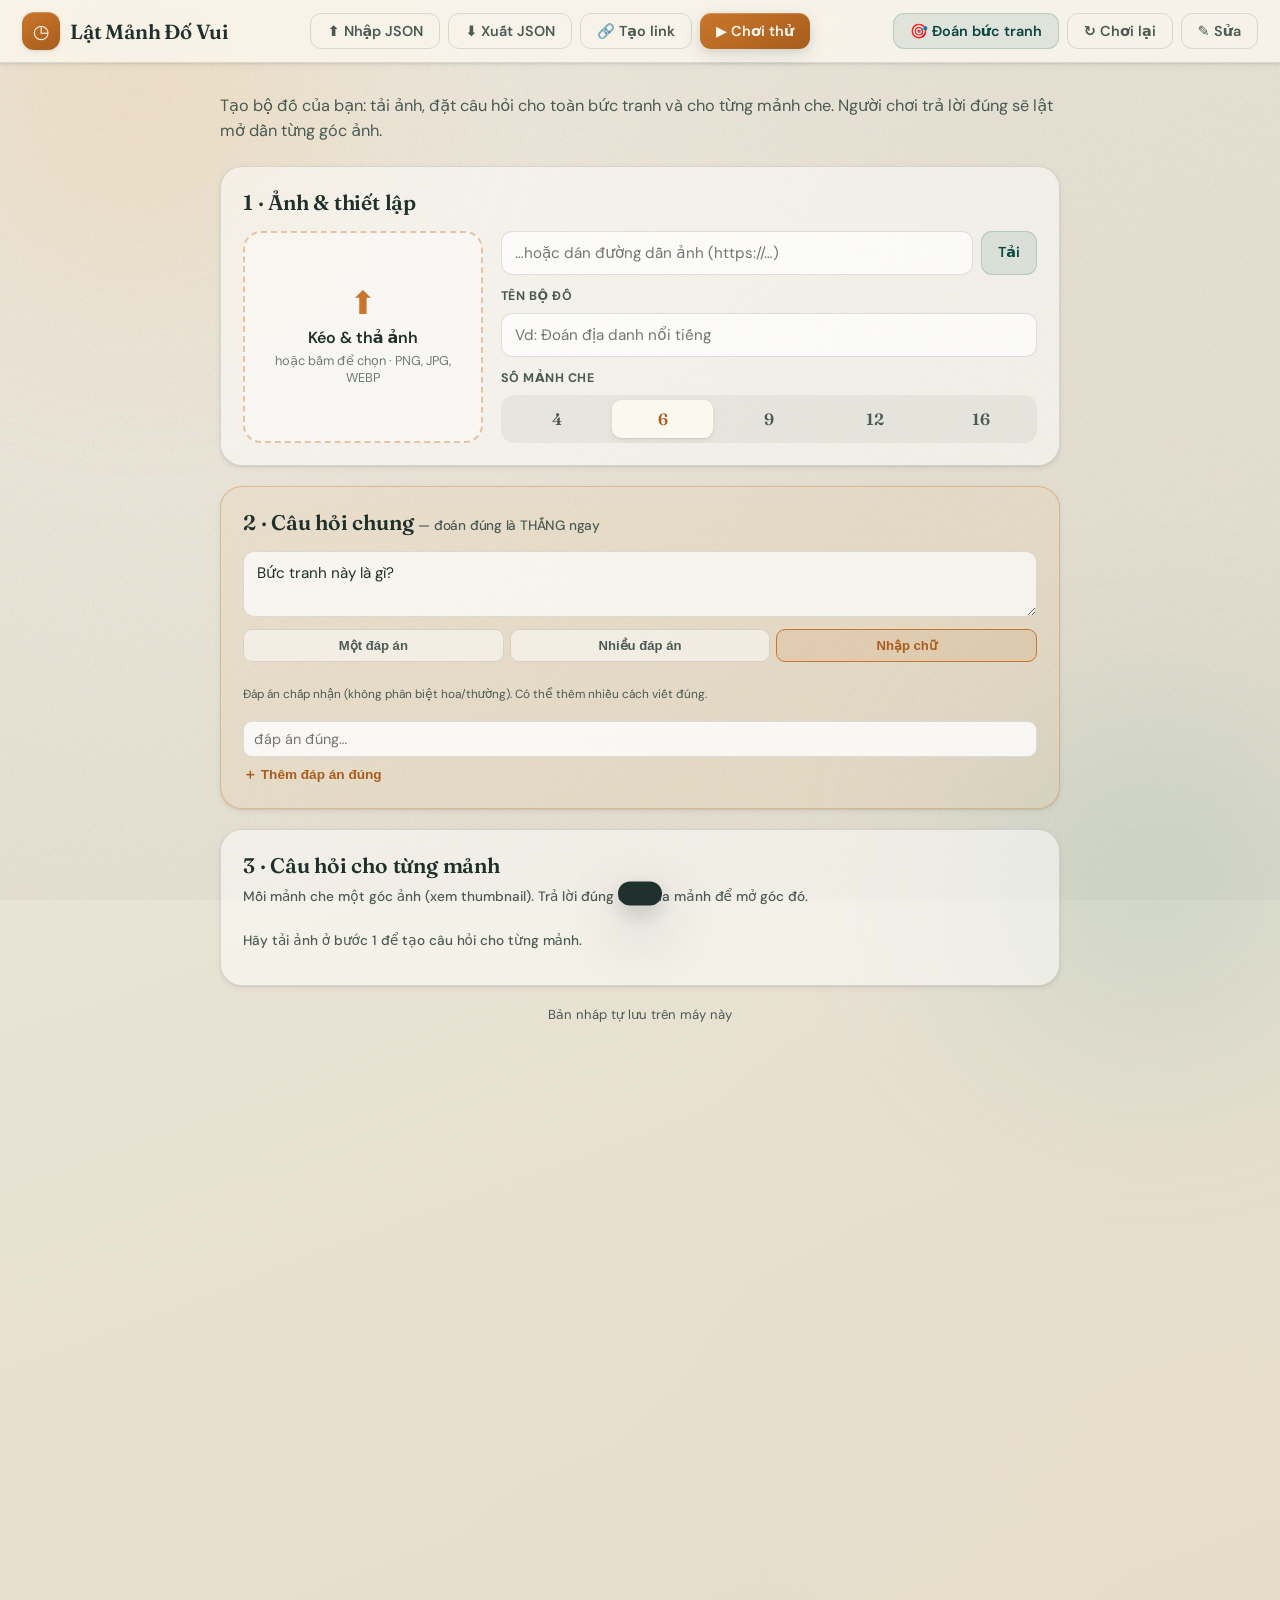
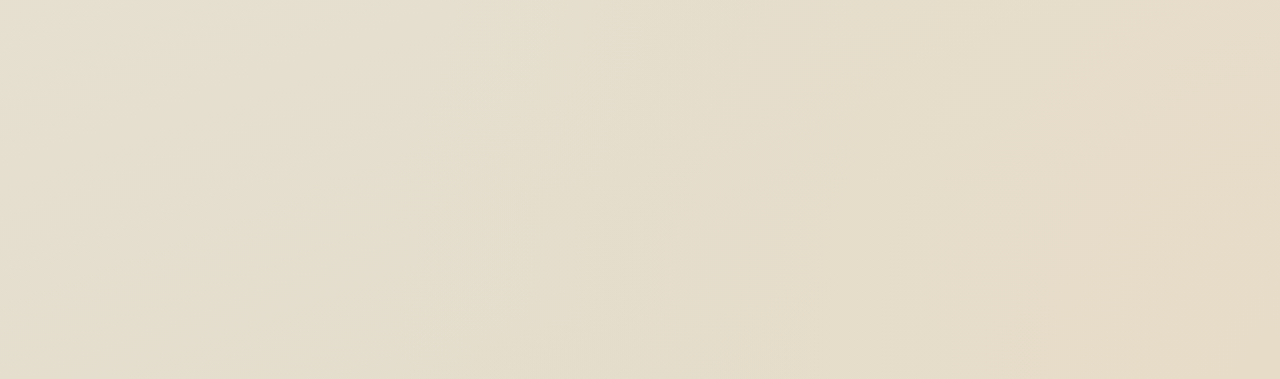
==== reveal/index.html @ 333224b6 "feat: add Reveal Quiz game + arcade hub Restructure into a multi-game arcade: - root index.html: lan" ====
<!DOCTYPE html>
<html lang="vi">
<head>
  <meta charset="UTF-8" />
  <meta name="viewport" content="width=device-width, initial-scale=1.0" />
  <title>Lật Mảnh Đố Vui · Puzzle Atelier</title>
  <meta name="description" content="Tạo bộ đố: ảnh bị che bởi các mảnh, trả lời đúng câu hỏi để lật mở từng góc ảnh. Đoán đúng bức tranh để thắng." />
  <link rel="preconnect" href="https://fonts.googleapis.com" />
  <link rel="preconnect" href="https://fonts.gstatic.com" crossorigin />
  <link href="https://fonts.googleapis.com/css2?family=Fraunces:opsz,wght@9..144,400;9..144,500;9..144,600;9..144,700&family=DM+Sans:wght@400;500;600;700&display=swap" rel="stylesheet" />
  <link rel="stylesheet" href="style.css" />
</head>
<body>
  <div class="bg-grain" aria-hidden="true"></div>
  <div class="bg-blob blob-a" aria-hidden="true"></div>
  <div class="bg-blob blob-b" aria-hidden="true"></div>

  <!-- ============ APP BAR ============ -->
  <header class="appbar">
    <a class="brand" href="../index.html" title="Về trang chủ">
      <span class="brand-mark" aria-hidden="true">◷</span>
      <span class="brand-name" id="appTitle">Lật Mảnh Đố Vui</span>
    </a>
    <div class="appbar-mid" id="playProgress" hidden>
      Đã mở <b id="openedCount">0</b>/<b id="tileTotal">0</b> mảnh
    </div>
    <div class="actions" id="editorActions">
      <button class="btn btn-ghost" id="btnImport" type="button">⬆ Nhập JSON</button>
      <button class="btn btn-ghost" id="btnExport" type="button">⬇ Xuất JSON</button>
      <button class="btn btn-ghost" id="btnLink" type="button">🔗 Tạo link</button>
      <button class="btn btn-primary" id="btnPlay" type="button">▶ Chơi thử</button>
      <input type="file" id="importFile" accept="application/json,.json" hidden />
    </div>
    <div class="actions" id="playActions" hidden>
      <button class="btn btn-soft" id="btnGuess" type="button">🎯 Đoán bức tranh</button>
      <button class="btn btn-ghost" id="btnReplay" type="button">↻ Chơi lại</button>
      <button class="btn btn-ghost" id="btnEdit" type="button">✎ Sửa</button>
    </div>
  </header>

  <!-- ============ EDITOR ============ -->
  <main class="wrap" id="editorView">
    <p class="lead">Tạo bộ đố của bạn: tải ảnh, đặt câu hỏi cho toàn bức tranh và cho từng mảnh che. Người chơi trả lời đúng sẽ lật mở dần từng góc ảnh.</p>

    <section class="card">
      <h2 class="card-title">1 · Ảnh &amp; thiết lập</h2>
      <div class="setup-grid">
        <label class="dropzone" id="dropzone" for="fileInput">
          <img id="previewImg" class="preview-img" alt="" hidden />
          <div class="dropzone-empty" id="dropzoneEmpty">
            <div class="dz-glyph" aria-hidden="true">⬆</div>
            <p class="dz-title">Kéo &amp; thả ảnh</p>
            <p class="dz-sub">hoặc bấm để chọn · PNG, JPG, WEBP</p>
          </div>
          <input type="file" id="fileInput" accept="image/*" hidden />
        </label>
        <div class="setup-fields">
          <div class="url-row">
            <input type="text" id="urlInput" class="text-input" placeholder="…hoặc dán đường dẫn ảnh (https://…)" />
            <button class="btn btn-soft" id="btnLoadUrl" type="button">Tải</button>
          </div>
          <label class="field-label" for="titleInput">Tên bộ đố</label>
          <input type="text" id="titleInput" class="text-input" placeholder="Vd: Đoán địa danh nổi tiếng" maxlength="60" />
          <span class="field-label">Số mảnh che</span>
          <div class="seg" id="countSeg" role="radiogroup" aria-label="Số mảnh">
            <button class="seg-btn" data-count="4" type="button">4</button>
            <button class="seg-btn is-active" data-count="6" type="button">6</button>
            <button class="seg-btn" data-count="9" type="button">9</button>
            <button class="seg-btn" data-count="12" type="button">12</button>
            <button class="seg-btn" data-count="16" type="button">16</button>
          </div>
        </div>
      </div>
    </section>

    <section class="card card-accent">
      <h2 class="card-title">2 · Câu hỏi chung <span class="card-note">— đoán đúng là THẮNG ngay</span></h2>
      <div id="overallEditor"></div>
    </section>

    <section class="card">
      <h2 class="card-title">3 · Câu hỏi cho từng mảnh</h2>
      <p class="card-note" style="margin-top:-6px">Mỗi mảnh che một góc ảnh (xem thumbnail). Trả lời đúng câu của mảnh để mở góc đó.</p>
      <div id="tileEditors" class="tile-editors"></div>
    </section>

    <div class="save-status" id="saveStatus">Bản nháp tự lưu trên máy này</div>
  </main>

  <!-- ============ PLAY ============ -->
  <main class="play" id="playView" hidden>
    <div class="play-stage" id="playStage">
      <img id="playImg" class="play-img" alt="" />
      <div class="tile-layer" id="tileLayer"></div>
    </div>
  </main>

  <!-- ============ QUESTION MODAL ============ -->
  <div class="overlay" id="qOverlay" hidden>
    <div class="modal" role="dialog" aria-modal="true">
      <div class="q-head">
        <span class="q-tag" id="qTag">Mảnh #1</span>
        <button class="modal-close" id="qClose" type="button" aria-label="Đóng">✕</button>
      </div>
      <h3 class="q-prompt" id="qPrompt">Câu hỏi…</h3>
      <div class="q-answers" id="qAnswers"></div>
      <p class="q-feedback" id="qFeedback"></p>
      <div class="q-foot">
        <button class="btn btn-primary" id="qSubmit" type="button">Trả lời</button>
      </div>
    </div>
  </div>

  <!-- ============ WIN MODAL ============ -->
  <div class="overlay" id="winOverlay" hidden>
    <div class="modal modal-win" role="dialog" aria-modal="true">
      <div class="confetti" id="confetti" aria-hidden="true"></div>
      <div class="win-medal" aria-hidden="true">🎉</div>
      <h2 class="win-title" id="winTitle">Chính xác!</h2>
      <p class="win-sub" id="winSub">Bạn đã đoán đúng bức tranh.</p>
      <img id="winImage" class="win-image" alt="" />
      <div class="win-actions">
        <button class="btn btn-soft" id="btnWinReplay" type="button">Chơi lại</button>
        <button class="btn btn-primary" id="btnWinEdit" type="button">Sửa bộ đố</button>
      </div>
    </div>
  </div>

  <div class="toast" id="toast" role="status" aria-live="polite"></div>

  <script src="game.js"></script>
</body>
</html>
---- reveal/style.css ----
/* ============================================================
   Lật Mảnh Đố Vui · Puzzle Atelier
   Warm cream/sage · AMBER primary + teal accent · Fraunces / DM Sans
   ============================================================ */
:root {
  --paper:#ece7da; --paper-2:#e3dccb;
  --ink:#20312d; --ink-soft:#4a5b54;
  --teal:#0f5e54; --teal-deep:#0a463f;
  --amber:#c9762b; --amber-deep:#a85d1c; --amber-soft:#e9b878;
  --cream:#fbf8f0;
  --good:#1f8a5b; --bad:#c0432d;
  --line:rgba(32,49,45,.14);
  --shadow-sm:0 1px 2px rgba(32,49,45,.10),0 2px 6px rgba(32,49,45,.06);
  --shadow-md:0 6px 18px rgba(32,49,45,.12),0 2px 6px rgba(32,49,45,.08);
  --shadow-lg:0 24px 60px rgba(20,40,36,.28),0 8px 20px rgba(20,40,36,.16);
  --radius:18px;
  --font-display:"Fraunces",Georgia,serif;
  --font-body:"DM Sans",system-ui,sans-serif;
}
*{box-sizing:border-box;}
html,body{margin:0;min-height:100%;}
body{
  font-family:var(--font-body); color:var(--ink); min-height:100vh;
  background:
    radial-gradient(120% 90% at 12% 0%,#f3eee2 0%,transparent 55%),
    radial-gradient(140% 120% at 100% 100%,#e7dcc8 0%,transparent 50%),
    linear-gradient(160deg,var(--paper) 0%,var(--paper-2) 100%);
  -webkit-font-smoothing:antialiased; position:relative;
}
.bg-grain{position:fixed;inset:0;z-index:0;pointer-events:none;opacity:.5;mix-blend-mode:multiply;
  background-image:url("data:image/svg+xml;utf8,<svg xmlns='http://www.w3.org/2000/svg' width='160' height='160'><filter id='n'><feTurbulence type='fractalNoise' baseFrequency='0.85' numOctaves='2' stitchTiles='stitch'/></filter><rect width='100%25' height='100%25' filter='url(%23n)' opacity='0.4'/></svg>");}
.bg-blob{position:fixed;z-index:0;pointer-events:none;border-radius:50%;filter:blur(90px);opacity:.32;}
.blob-a{width:46vmax;height:46vmax;top:-16vmax;left:-12vmax;background:radial-gradient(circle,var(--amber-soft),transparent 70%);}
.blob-b{width:40vmax;height:40vmax;bottom:-18vmax;right:-10vmax;background:radial-gradient(circle,#79b3a6,transparent 70%);}

/* ---------- APP BAR ---------- */
.appbar{position:sticky;top:0;z-index:20;display:flex;align-items:center;gap:16px;
  padding:12px 22px;background:rgba(251,248,240,.78);backdrop-filter:blur(14px) saturate(1.2);
  -webkit-backdrop-filter:blur(14px) saturate(1.2);border-bottom:1px solid var(--line);box-shadow:var(--shadow-sm);}
.brand{display:flex;align-items:center;gap:10px;text-decoration:none;color:inherit;}
.brand-mark{display:grid;place-items:center;width:38px;height:38px;border-radius:12px;color:var(--cream);
  font-size:1.2rem;background:linear-gradient(150deg,var(--amber),var(--amber-deep));
  box-shadow:var(--shadow-sm),inset 0 1px 0 rgba(255,255,255,.25);}
.brand-name{font-family:var(--font-display);font-weight:600;font-size:1.28rem;letter-spacing:-.01em;}
.appbar-mid{margin:0 auto;font-size:.95rem;color:var(--ink-soft);}
.appbar-mid b{color:var(--amber-deep);font-family:var(--font-display);}
.actions{display:flex;gap:8px;margin-left:auto;flex-wrap:wrap;}

/* ---------- BUTTONS ---------- */
.btn{font-family:var(--font-body);font-weight:600;font-size:.9rem;border:none;cursor:pointer;border-radius:11px;
  padding:10px 16px;transition:transform .15s,box-shadow .2s,background .2s;display:inline-flex;align-items:center;gap:7px;line-height:1;}
.btn:active{transform:translateY(1px) scale(.99);}
.btn-primary{color:var(--cream);background:linear-gradient(150deg,var(--amber),var(--amber-deep));
  box-shadow:var(--shadow-md),inset 0 1px 0 rgba(255,255,255,.22);}
.btn-primary:hover:not(:disabled){box-shadow:var(--shadow-lg);transform:translateY(-1px);}
.btn-primary:disabled{opacity:.45;cursor:not-allowed;filter:saturate(.5);}
.btn-soft{color:var(--teal-deep);background:rgba(15,94,84,.10);border:1px solid rgba(15,94,84,.18);}
.btn-soft:hover{background:rgba(15,94,84,.18);}
.btn-ghost{color:var(--ink-soft);background:transparent;border:1px solid var(--line);}
.btn-ghost:hover{background:rgba(255,255,255,.55);color:var(--ink);}
.btn-mini{padding:6px 10px;font-size:.8rem;border-radius:9px;}

/* ---------- EDITOR ---------- */
.wrap{position:relative;z-index:5;max-width:880px;margin:0 auto;padding:26px 20px 120px;}
.lead{color:var(--ink-soft);font-size:1.02rem;line-height:1.55;margin:4px 0 22px;}
.card{background:rgba(255,255,255,.5);border:1px solid var(--line);border-radius:22px;
  padding:22px;margin-bottom:20px;box-shadow:var(--shadow-sm);}
.card-accent{border-color:rgba(201,118,43,.35);background:rgba(233,184,120,.12);}
.card-title{font-family:var(--font-display);font-weight:600;font-size:1.32rem;margin:0 0 16px;letter-spacing:-.01em;}
.card-note{font-size:.85rem;color:var(--ink-soft);font-family:var(--font-body);font-weight:500;}

.setup-grid{display:grid;grid-template-columns:240px 1fr;gap:18px;}
.setup-fields{display:flex;flex-direction:column;gap:9px;}
.dropzone{position:relative;display:grid;place-items:center;min-height:180px;border-radius:var(--radius);
  border:2px dashed rgba(201,118,43,.4);background:rgba(255,255,255,.4);cursor:pointer;overflow:hidden;transition:.2s;}
.dropzone:hover{border-color:var(--amber);background:rgba(255,255,255,.6);}
.dropzone.drag-over{border-color:var(--amber-deep);background:rgba(201,118,43,.1);}
.dropzone-empty{text-align:center;color:var(--ink-soft);padding:14px;}
.dz-glyph{font-size:2rem;color:var(--amber);line-height:1;}
.dz-title{font-weight:600;margin:8px 0 4px;color:var(--ink);}
.dz-sub{font-size:.8rem;margin:0;opacity:.8;}
.preview-img{width:100%;height:100%;max-height:240px;object-fit:contain;}

.field-label{font-size:.78rem;font-weight:700;letter-spacing:.04em;text-transform:uppercase;color:var(--ink-soft);margin-top:4px;}
.text-input,textarea.text-input{flex:1;font-family:var(--font-body);font-size:.95rem;color:var(--ink);
  padding:11px 13px;border-radius:11px;border:1px solid var(--line);background:rgba(255,255,255,.7);transition:.2s;min-width:0;width:100%;}
.text-input:focus{outline:none;border-color:var(--amber);box-shadow:0 0 0 3px rgba(201,118,43,.16);}
textarea.text-input{resize:vertical;min-height:52px;line-height:1.4;}
.url-row{display:flex;gap:8px;}

.seg{display:grid;grid-template-columns:repeat(5,1fr);gap:5px;padding:5px;background:rgba(32,49,45,.06);border-radius:13px;}
.seg-btn{font-family:var(--font-display);font-weight:600;font-size:1.02rem;padding:9px 0;border:none;border-radius:9px;
  cursor:pointer;background:transparent;color:var(--ink-soft);transition:.18s;}
.seg-btn:hover{color:var(--ink);}
.seg-btn.is-active{background:var(--cream);color:var(--amber-deep);box-shadow:var(--shadow-sm);}

/* ---------- QUESTION EDITOR ---------- */
.qcard{display:flex;flex-direction:column;gap:12px;}
.tile-editors{display:grid;grid-template-columns:repeat(auto-fill,minmax(280px,1fr));gap:14px;}
.tile-edit{background:rgba(255,255,255,.6);border:1px solid var(--line);border-radius:16px;padding:14px;display:flex;flex-direction:column;gap:10px;}
.tile-edit-head{display:flex;align-items:center;gap:10px;}
.tile-thumb{width:46px;height:46px;border-radius:10px;background-color:#ddd6c6;background-size:cover;background-repeat:no-repeat;
  box-shadow:var(--shadow-sm);flex:none;border:1px solid var(--line);}
.tile-edit-num{font-family:var(--font-display);font-weight:600;font-size:1.05rem;}
.tile-edit-sub{font-size:.74rem;color:var(--ink-soft);}

.type-row{display:flex;gap:6px;}
.type-btn{flex:1;font-size:.82rem;font-weight:600;padding:8px 4px;border-radius:9px;cursor:pointer;
  border:1px solid var(--line);background:rgba(255,255,255,.5);color:var(--ink-soft);transition:.15s;}
.type-btn.is-active{border-color:var(--amber);background:rgba(201,118,43,.12);color:var(--amber-deep);}

.answers{display:flex;flex-direction:column;gap:7px;}
.ans-row{display:flex;align-items:center;gap:8px;}
.ans-row input[type="text"]{flex:1;font-family:var(--font-body);font-size:.9rem;padding:8px 10px;border-radius:9px;
  border:1px solid var(--line);background:rgba(255,255,255,.8);min-width:0;}
.ans-row input[type="text"]:focus{outline:none;border-color:var(--amber);}
.ans-mark{flex:none;width:22px;height:22px;cursor:pointer;accent-color:var(--good);}
.ans-del{flex:none;border:none;background:rgba(192,67,45,.1);color:var(--bad);width:28px;height:28px;border-radius:8px;cursor:pointer;font-size:.9rem;}
.ans-del:hover{background:rgba(192,67,45,.2);}
.ans-hint{font-size:.74rem;color:var(--ink-soft);}
.add-link{align-self:flex-start;background:none;border:none;color:var(--amber-deep);font-weight:600;font-size:.85rem;cursor:pointer;padding:2px 0;}
.add-link:hover{text-decoration:underline;}

.save-status{text-align:center;font-size:.82rem;color:var(--ink-soft);margin-top:8px;}

/* ---------- PLAY ---------- */
.play{position:relative;z-index:5;min-height:calc(100vh - 64px);display:grid;place-items:center;padding:24px;}
.play-stage{position:relative;max-width:min(880px,94vw);width:100%;border-radius:18px;overflow:hidden;
  box-shadow:var(--shadow-lg);background:#cfc9ba;}
.play-img{display:block;width:100%;height:auto;}
.tile-layer{position:absolute;inset:0;display:grid;gap:0;}
.tile{position:relative;border:none;cursor:pointer;padding:0;overflow:hidden;
  background:linear-gradient(150deg,#2a8a7c,var(--teal-deep));
  box-shadow:inset 0 0 0 1px rgba(255,255,255,.12),inset 0 0 30px rgba(0,0,0,.25);
  display:grid;place-items:center;transition:opacity .55s ease,transform .55s ease;}
.tile::after{content:"";position:absolute;inset:0;opacity:.18;mix-blend-mode:overlay;
  background-image:url("data:image/svg+xml;utf8,<svg xmlns='http://www.w3.org/2000/svg' width='80' height='80'><filter id='n'><feTurbulence type='fractalNoise' baseFrequency='0.9' numOctaves='2'/></filter><rect width='100%25' height='100%25' filter='url(%23n)'/></svg>");}
.tile-num{font-family:var(--font-display);font-weight:600;font-size:clamp(1.1rem,3.2vw,1.9rem);color:rgba(255,255,255,.92);
  text-shadow:0 2px 6px rgba(0,0,0,.35);position:relative;z-index:1;}
.tile:hover:not(.open){filter:brightness(1.1);box-shadow:inset 0 0 0 2px var(--amber-soft),inset 0 0 30px rgba(0,0,0,.2);}
.tile.shake{animation:shake .4s;}
.tile.open{opacity:0;transform:scale(1.04) rotateX(8deg);pointer-events:none;}
@keyframes shake{10%,90%{transform:translateX(-2px);}20%,80%{transform:translateX(4px);}30%,50%,70%{transform:translateX(-7px);}40%,60%{transform:translateX(7px);}}

/* ---------- OVERLAY / MODAL ---------- */
.overlay{position:fixed;inset:0;z-index:50;display:grid;place-items:center;padding:24px;
  background:radial-gradient(circle at 50% 30%,rgba(20,40,36,.42),rgba(20,40,36,.6));
  backdrop-filter:blur(8px);-webkit-backdrop-filter:blur(8px);animation:fade-in .3s ease both;}
.overlay[hidden]{display:none;}
@keyframes fade-in{from{opacity:0;}}
.modal{width:min(480px,100%);max-height:calc(100vh - 48px);overflow-y:auto;
  background:linear-gradient(180deg,var(--cream),#f5f1e6);border-radius:24px;border:1px solid rgba(255,255,255,.6);
  box-shadow:var(--shadow-lg);padding:24px 26px;position:relative;animation:pop-in .4s cubic-bezier(.2,.9,.25,1.1) both;}
@keyframes pop-in{from{transform:translateY(20px) scale(.96);opacity:0;}}
.q-head{display:flex;align-items:center;justify-content:space-between;margin-bottom:10px;}
.q-tag{font-size:.74rem;font-weight:700;letter-spacing:.08em;text-transform:uppercase;color:var(--cream);
  background:var(--amber);padding:5px 11px;border-radius:999px;}
.q-tag.overall{background:var(--teal);}
.modal-close{border:none;background:rgba(32,49,45,.06);color:var(--ink-soft);width:32px;height:32px;border-radius:50%;cursor:pointer;}
.modal-close:hover{background:rgba(32,49,45,.12);}
.q-prompt{font-family:var(--font-display);font-weight:600;font-size:1.35rem;margin:0 0 16px;line-height:1.35;color:var(--ink);}
.q-answers{display:flex;flex-direction:column;gap:9px;margin-bottom:6px;}
.opt{display:flex;align-items:center;gap:11px;padding:12px 14px;border-radius:12px;cursor:pointer;
  border:1.5px solid var(--line);background:rgba(255,255,255,.6);transition:.15s;font-size:.98rem;}
.opt:hover{border-color:var(--amber);}
.opt input{accent-color:var(--amber-deep);width:18px;height:18px;flex:none;}
.opt.sel{border-color:var(--amber);background:rgba(201,118,43,.1);}
.q-feedback{min-height:20px;margin:8px 0 0;font-weight:600;font-size:.92rem;}
.q-feedback.good{color:var(--good);}
.q-feedback.bad{color:var(--bad);}
.q-foot{display:flex;justify-content:flex-end;margin-top:16px;}

/* ---------- WIN ---------- */
.modal-win{width:min(440px,100%);text-align:center;padding:32px 28px;}
.win-medal{font-size:3.2rem;animation:bob 2.4s ease-in-out infinite;}
@keyframes bob{50%{transform:translateY(-8px) rotate(-4deg);}}
.win-title{font-family:var(--font-display);font-size:2rem;font-weight:700;margin:4px 0 6px;color:var(--amber-deep);}
.win-sub{margin:0 0 16px;color:var(--ink-soft);}
.win-image{width:100%;border-radius:14px;box-shadow:var(--shadow-md);margin-bottom:18px;max-height:260px;object-fit:contain;}
.win-actions{display:flex;gap:10px;justify-content:center;}
.confetti{position:absolute;inset:0;overflow:hidden;pointer-events:none;border-radius:24px;}

/* ---------- TOAST ---------- */
.toast{position:fixed;left:50%;bottom:28px;transform:translate(-50%,140%);z-index:80;padding:12px 22px;border-radius:999px;
  background:var(--ink);color:var(--cream);font-weight:600;font-size:.9rem;box-shadow:var(--shadow-lg);
  transition:transform .4s cubic-bezier(.2,.9,.2,1.1);max-width:86vw;text-align:center;}
.toast.show{transform:translate(-50%,0);}
.toast.bad{background:var(--bad);}

@media (max-width:680px){
  .setup-grid{grid-template-columns:1fr;}
  .appbar{flex-wrap:wrap;}
  .actions{width:100%;}
  .card-title{font-size:1.15rem;}
}
@media (prefers-reduced-motion:reduce){*{animation-duration:.01ms!important;transition-duration:.01ms!important;}}
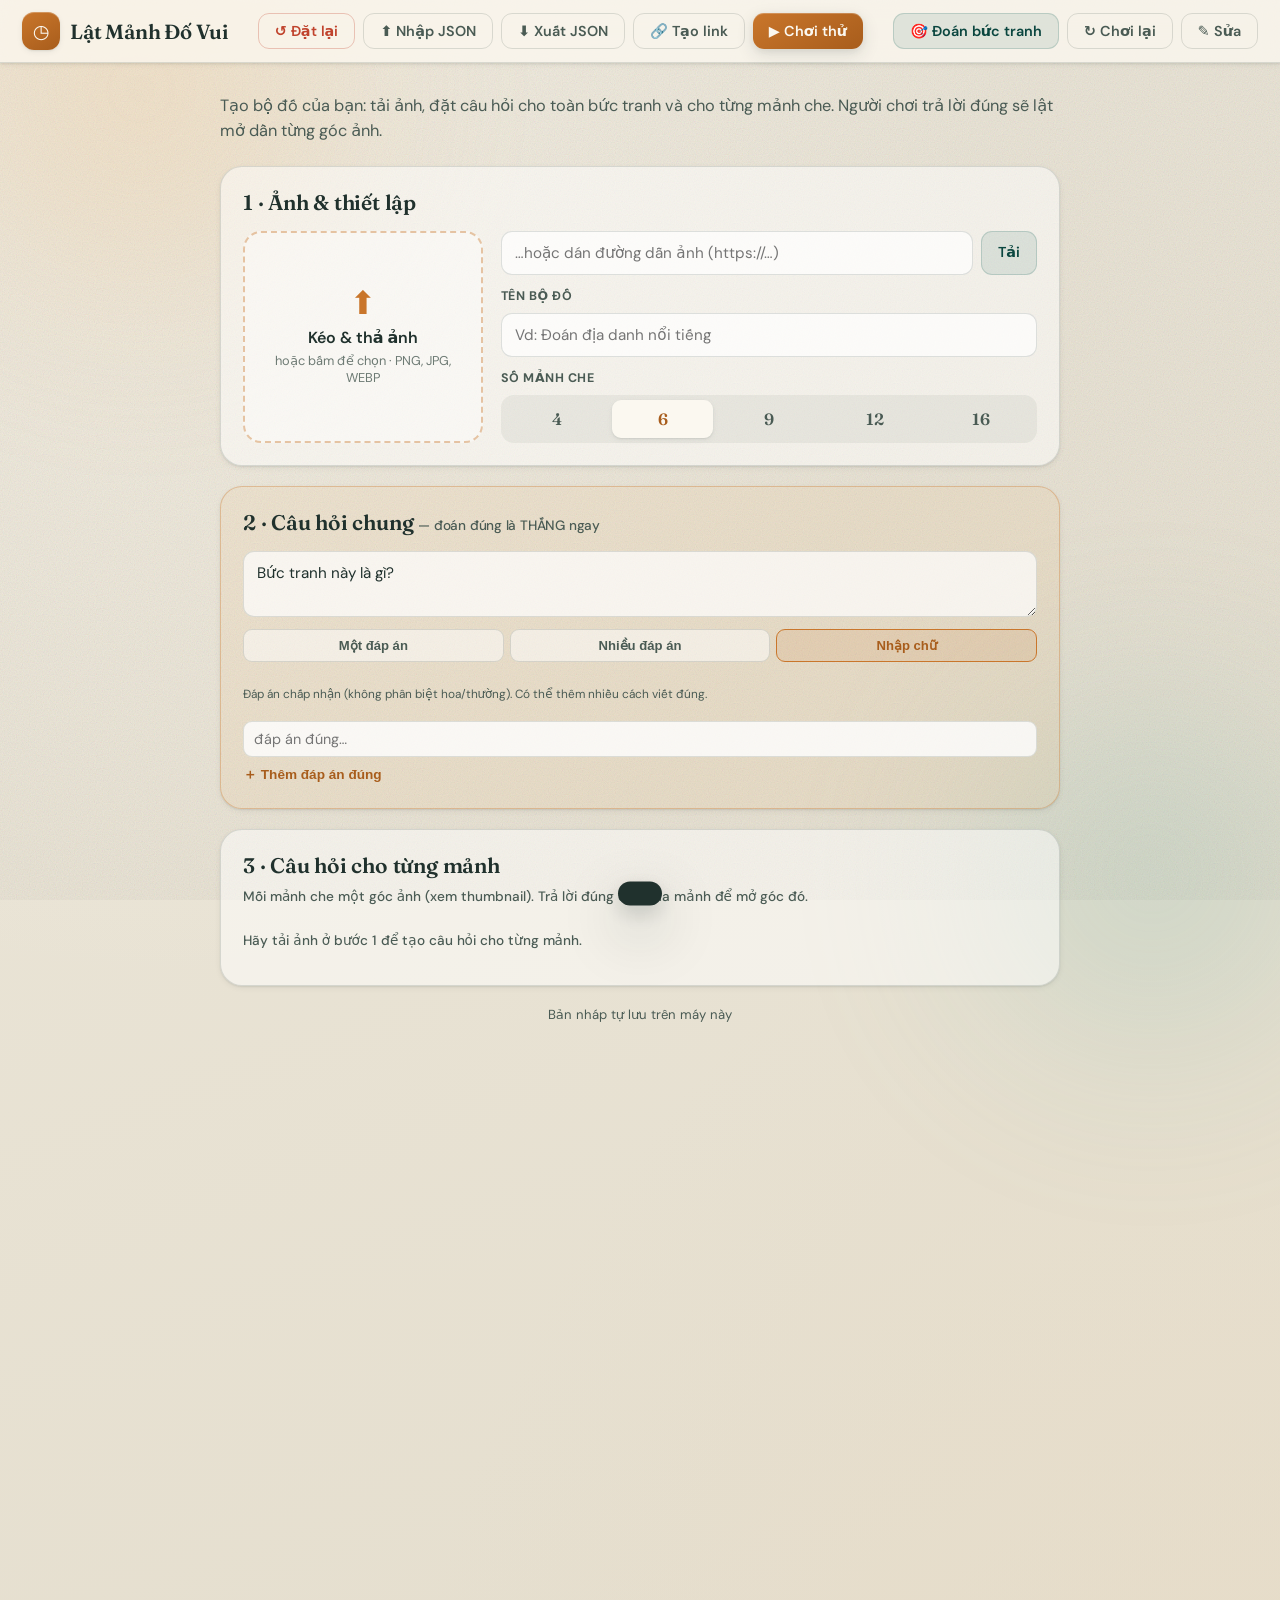
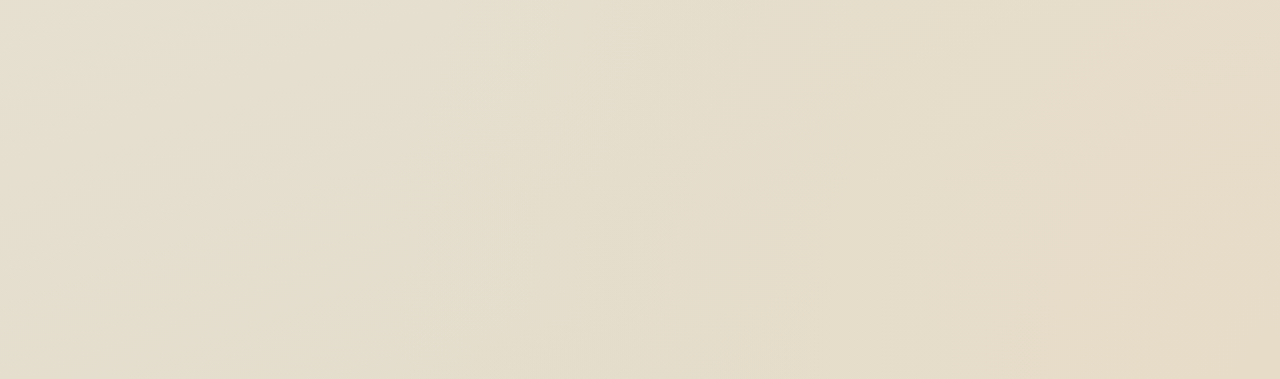
==== commit 060e2d96: "feat(reveal): add Reset button to clear setup Adds a "Đặt lại" button in the editor toolbar that wip" ====
--- a/reveal/index.html
+++ b/reveal/index.html
@@ -25,6 +25,7 @@
       Đã mở <b id="openedCount">0</b>/<b id="tileTotal">0</b> mảnh
     </div>
     <div class="actions" id="editorActions">
+      <button class="btn btn-ghost btn-danger" id="btnReset" type="button">↺ Đặt lại</button>
       <button class="btn btn-ghost" id="btnImport" type="button">⬆ Nhập JSON</button>
       <button class="btn btn-ghost" id="btnExport" type="button">⬇ Xuất JSON</button>
       <button class="btn btn-ghost" id="btnLink" type="button">🔗 Tạo link</button>
--- a/reveal/style.css
+++ b/reveal/style.css
@@ -59,6 +59,8 @@
 .btn-ghost{color:var(--ink-soft);background:transparent;border:1px solid var(--line);}
 .btn-ghost:hover{background:rgba(255,255,255,.55);color:var(--ink);}
 .btn-mini{padding:6px 10px;font-size:.8rem;border-radius:9px;}
+.btn-danger{color:var(--bad);border-color:rgba(192,67,45,.28);}
+.btn-danger:hover{background:rgba(192,67,45,.1);color:var(--bad);}
 
 /* ---------- EDITOR ---------- */
 .wrap{position:relative;z-index:5;max-width:880px;margin:0 auto;padding:26px 20px 120px;}
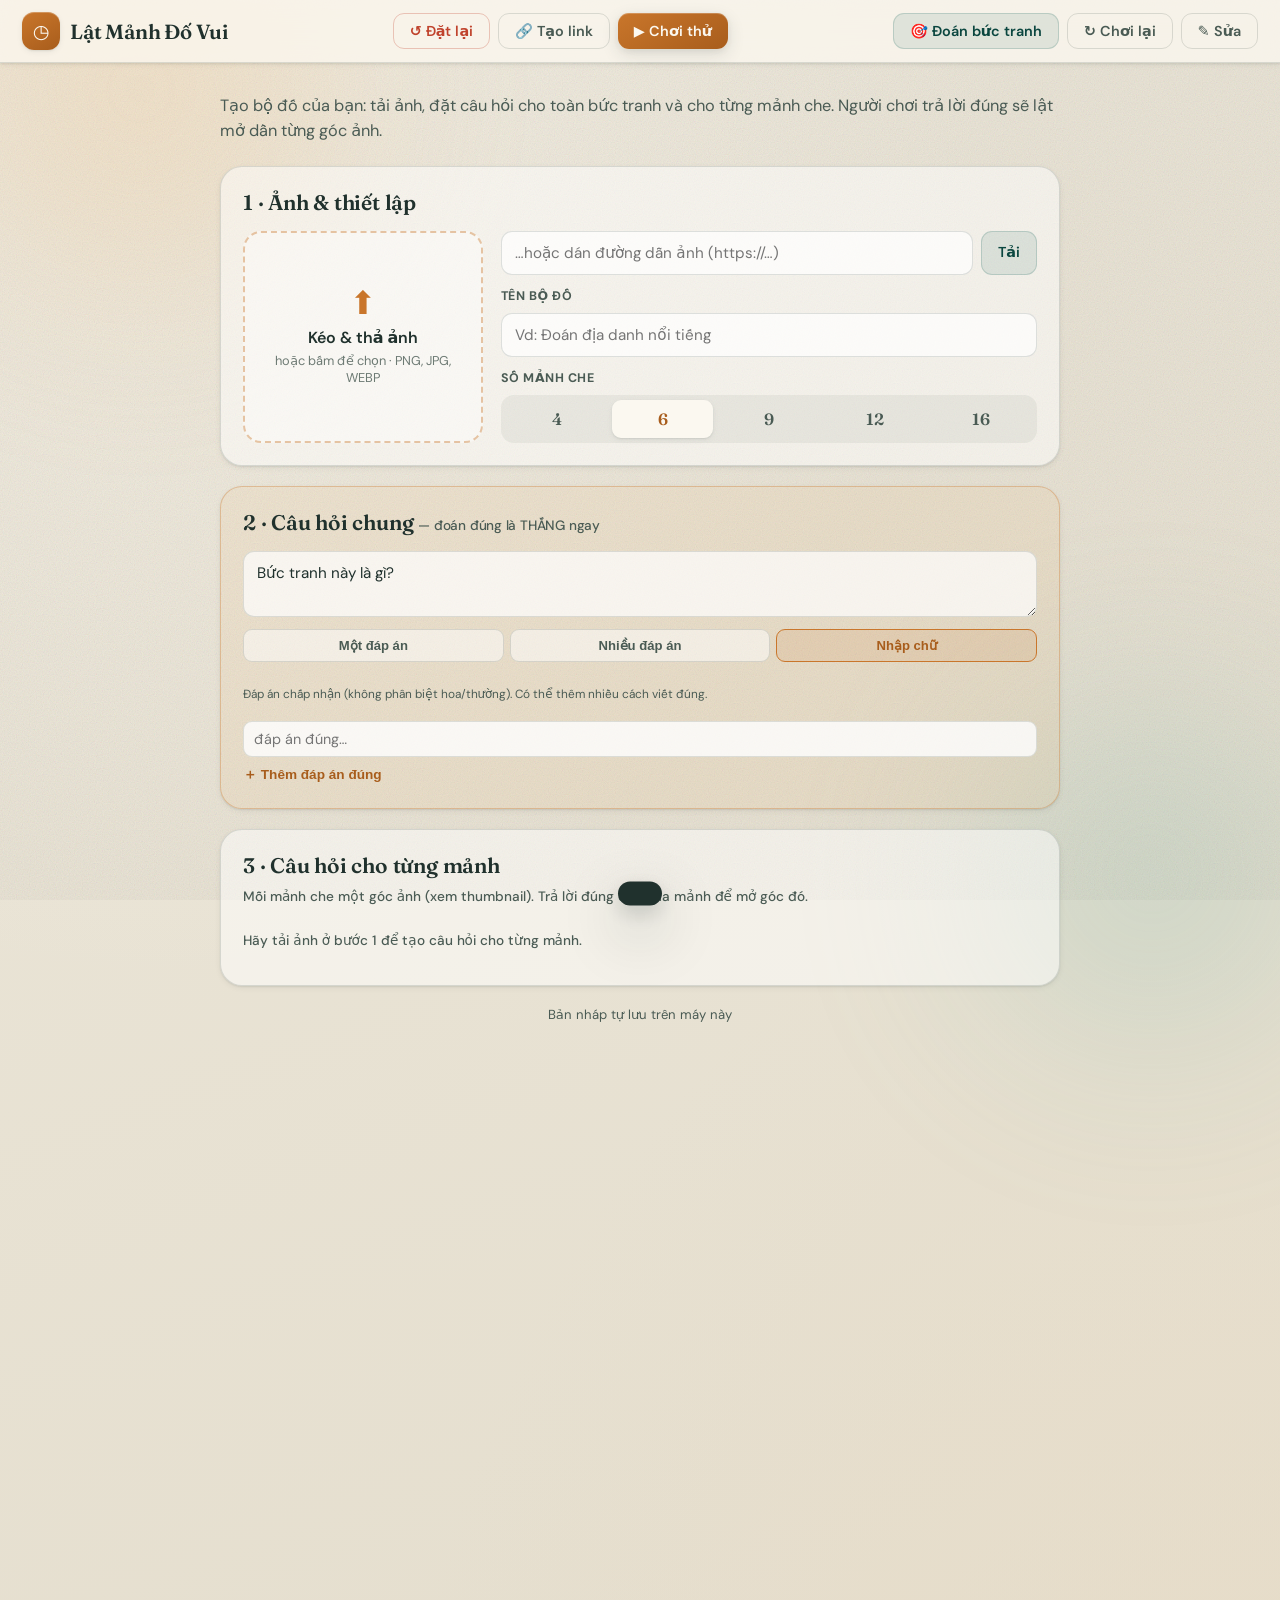
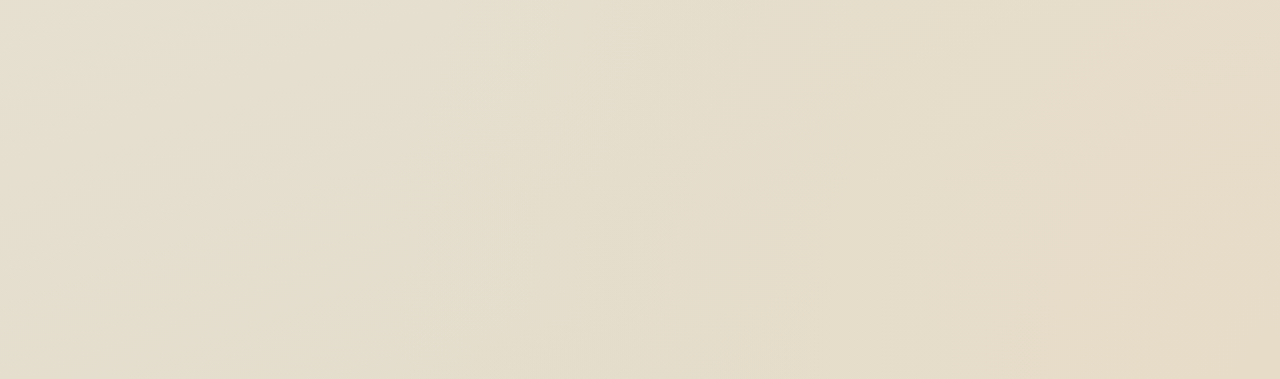
==== commit 27bb5a7a: "refactor(reveal): remove JSON import/export Drop the Import/Export JSON buttons, hidden file input a" ====
--- a/reveal/index.html
+++ b/reveal/index.html
@@ -26,11 +26,8 @@
     </div>
     <div class="actions" id="editorActions">
       <button class="btn btn-ghost btn-danger" id="btnReset" type="button">↺ Đặt lại</button>
-      <button class="btn btn-ghost" id="btnImport" type="button">⬆ Nhập JSON</button>
-      <button class="btn btn-ghost" id="btnExport" type="button">⬇ Xuất JSON</button>
       <button class="btn btn-ghost" id="btnLink" type="button">🔗 Tạo link</button>
       <button class="btn btn-primary" id="btnPlay" type="button">▶ Chơi thử</button>
-      <input type="file" id="importFile" accept="application/json,.json" hidden />
     </div>
     <div class="actions" id="playActions" hidden>
       <button class="btn btn-soft" id="btnGuess" type="button">🎯 Đoán bức tranh</button>
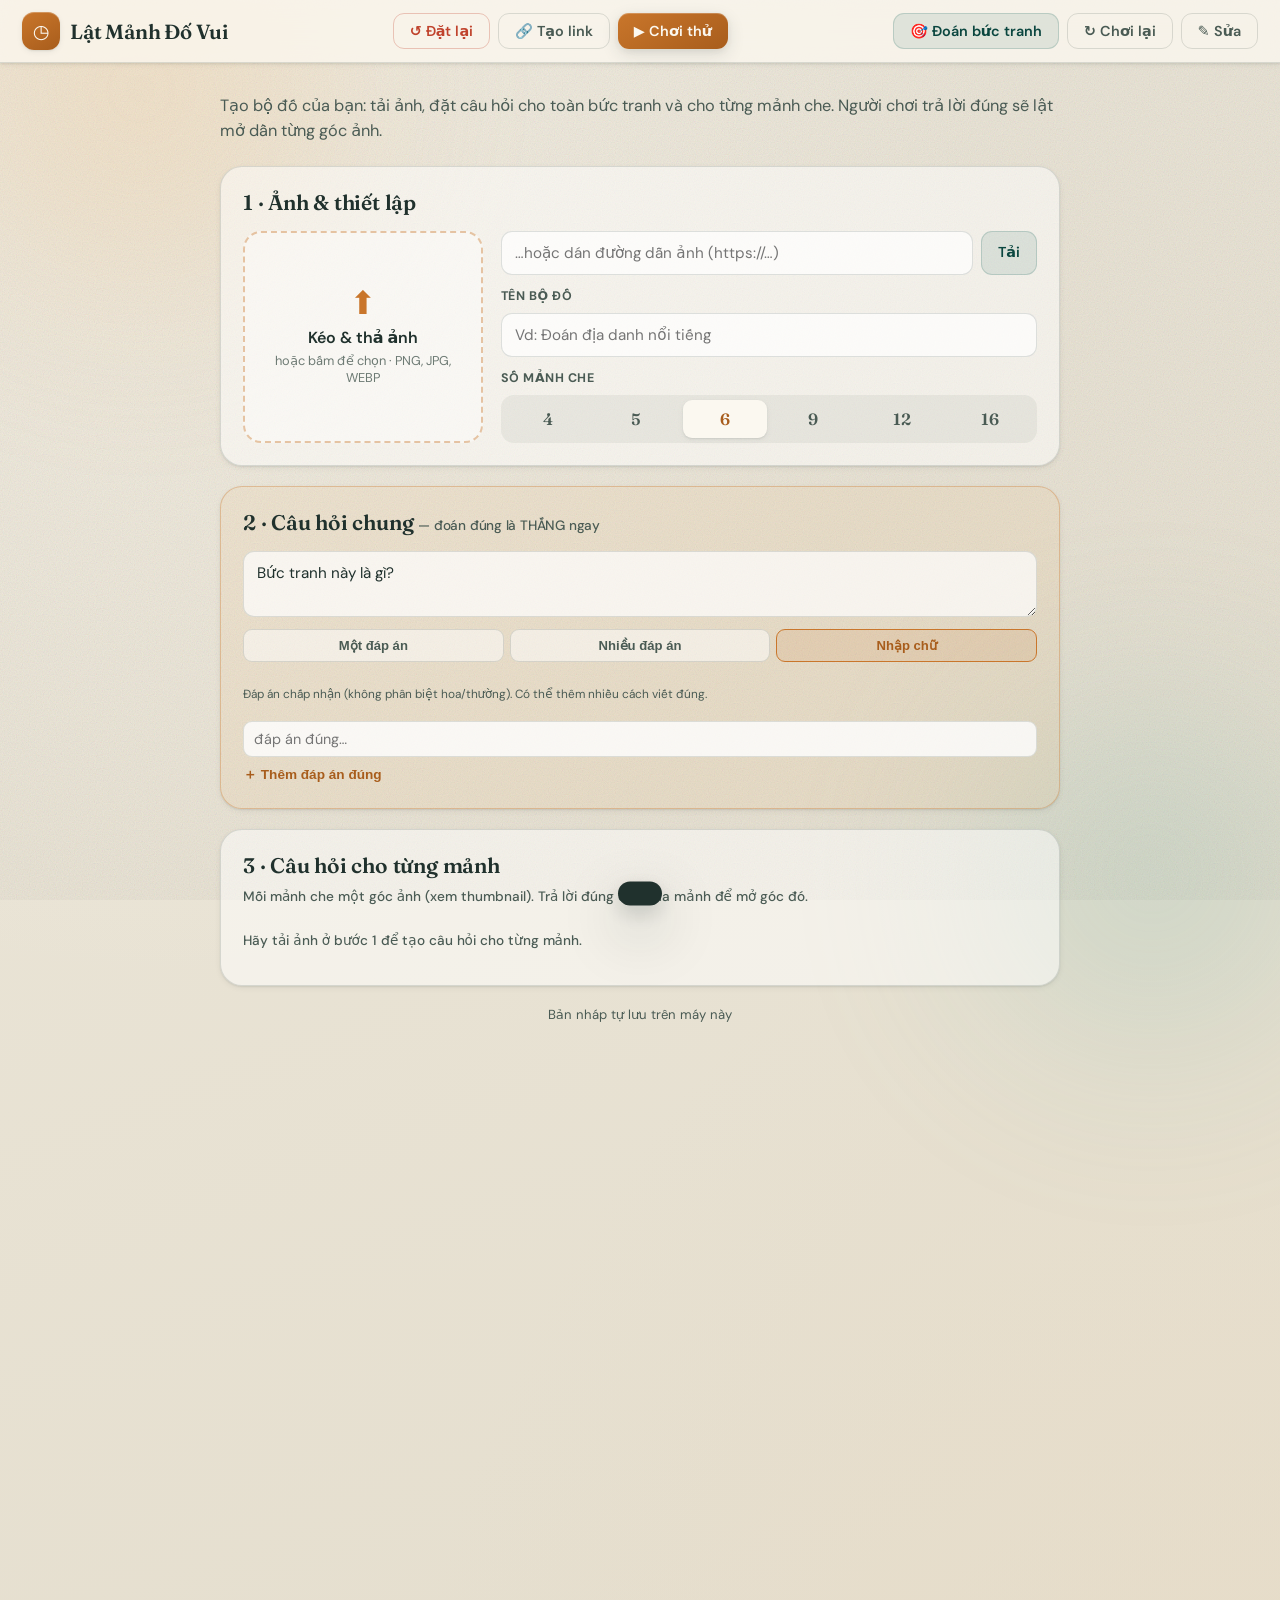
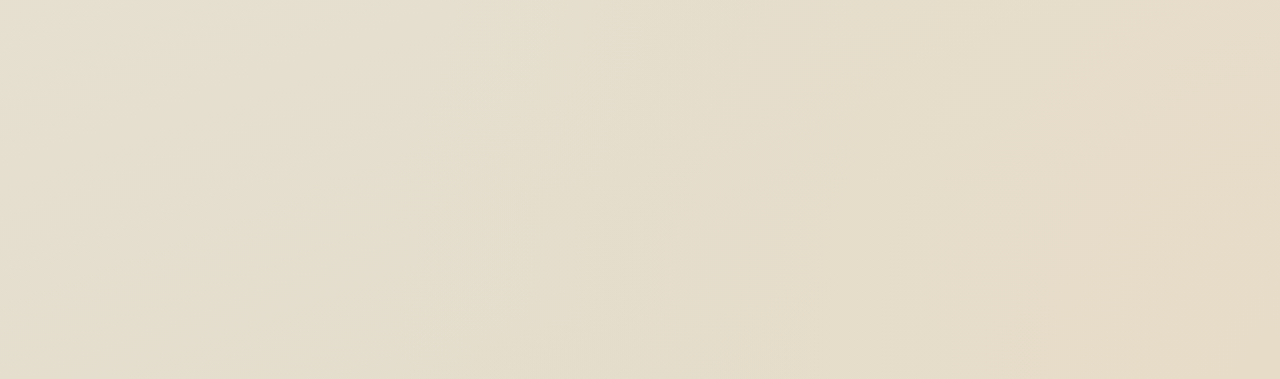
==== commit b00eb382: "feat(reveal): add 5-tile option Adds a "5" count option to the reveal quiz. Reworks gridFor to stron" ====
--- a/reveal/index.html
+++ b/reveal/index.html
@@ -62,6 +62,7 @@
           <span class="field-label">Số mảnh che</span>
           <div class="seg" id="countSeg" role="radiogroup" aria-label="Số mảnh">
             <button class="seg-btn" data-count="4" type="button">4</button>
+            <button class="seg-btn" data-count="5" type="button">5</button>
             <button class="seg-btn is-active" data-count="6" type="button">6</button>
             <button class="seg-btn" data-count="9" type="button">9</button>
             <button class="seg-btn" data-count="12" type="button">12</button>
--- a/reveal/style.css
+++ b/reveal/style.css
@@ -90,7 +90,7 @@
 textarea.text-input{resize:vertical;min-height:52px;line-height:1.4;}
 .url-row{display:flex;gap:8px;}
 
-.seg{display:grid;grid-template-columns:repeat(5,1fr);gap:5px;padding:5px;background:rgba(32,49,45,.06);border-radius:13px;}
+.seg{display:grid;grid-template-columns:repeat(6,1fr);gap:5px;padding:5px;background:rgba(32,49,45,.06);border-radius:13px;}
 .seg-btn{font-family:var(--font-display);font-weight:600;font-size:1.02rem;padding:9px 0;border:none;border-radius:9px;
   cursor:pointer;background:transparent;color:var(--ink-soft);transition:.18s;}
 .seg-btn:hover{color:var(--ink);}
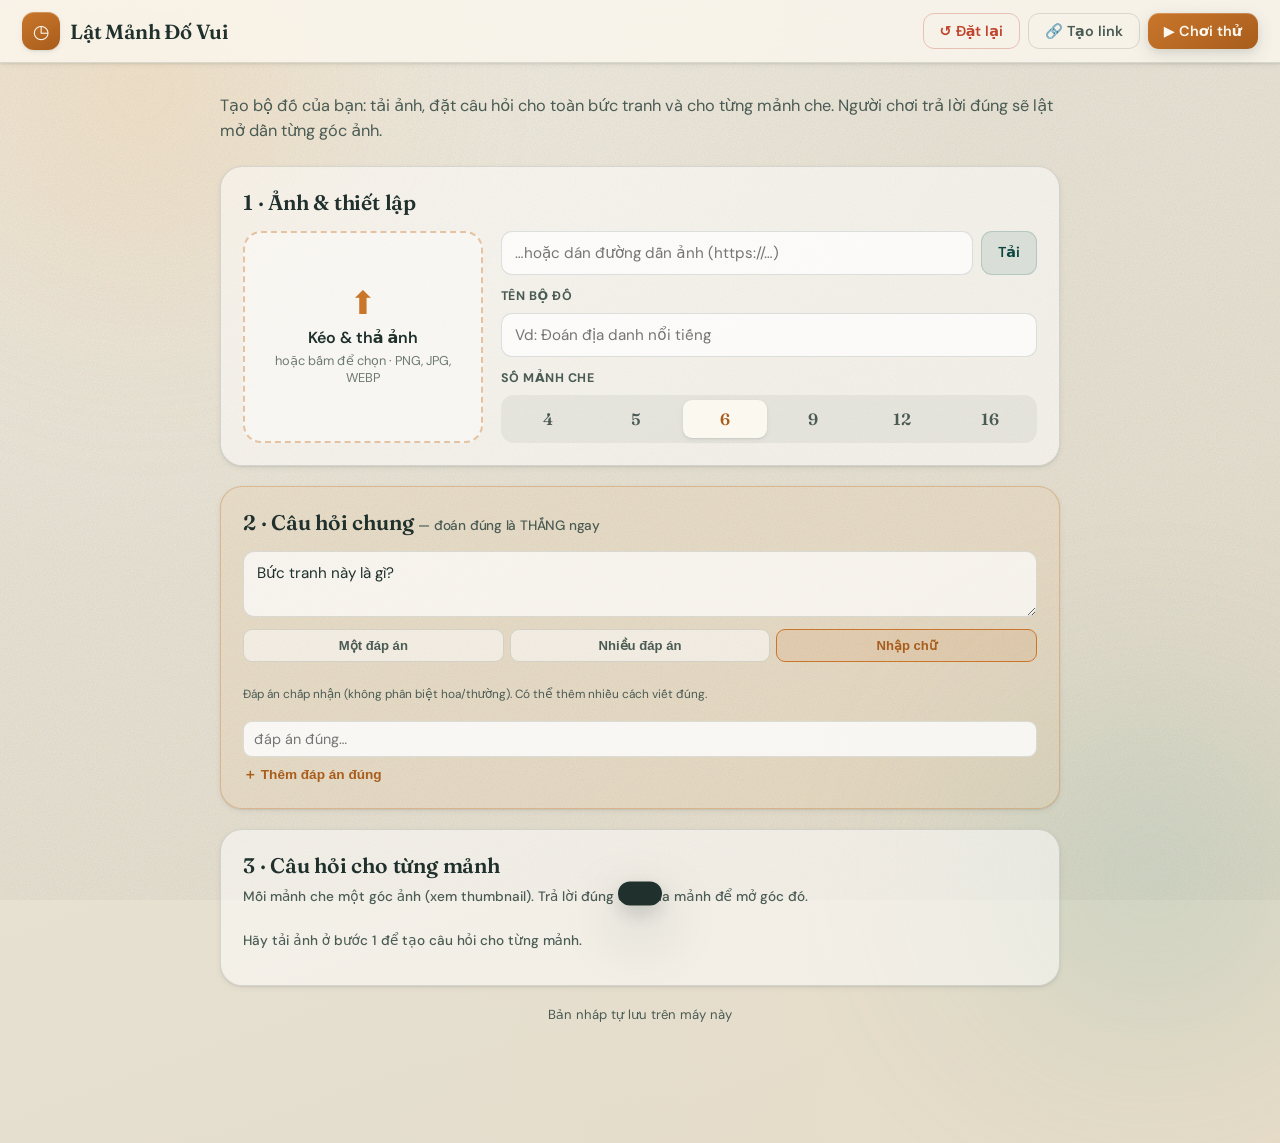
==== commit 804007f0: "feat(reveal): prompt to guess after all tiles opened When every tile is opened, reveal the full pict" ====
--- a/reveal/index.html
+++ b/reveal/index.html
@@ -114,11 +114,12 @@
   <div class="overlay" id="winOverlay" hidden>
     <div class="modal modal-win" role="dialog" aria-modal="true">
       <div class="confetti" id="confetti" aria-hidden="true"></div>
-      <div class="win-medal" aria-hidden="true">🎉</div>
+      <div class="win-medal" id="winMedal" aria-hidden="true">🎉</div>
       <h2 class="win-title" id="winTitle">Chính xác!</h2>
       <p class="win-sub" id="winSub">Bạn đã đoán đúng bức tranh.</p>
       <img id="winImage" class="win-image" alt="" />
       <div class="win-actions">
+        <button class="btn btn-primary" id="btnWinGuess" type="button" hidden>🎯 Đoán bức tranh</button>
         <button class="btn btn-soft" id="btnWinReplay" type="button">Chơi lại</button>
         <button class="btn btn-primary" id="btnWinEdit" type="button">Sửa bộ đố</button>
       </div>
--- a/reveal/style.css
+++ b/reveal/style.css
@@ -18,6 +18,7 @@
   --font-body:"DM Sans",system-ui,sans-serif;
 }
 *{box-sizing:border-box;}
+[hidden]{display:none!important;} /* beat .btn/.topbar display rules */
 html,body{margin:0;min-height:100%;}
 body{
   font-family:var(--font-body); color:var(--ink); min-height:100vh;
@@ -130,10 +131,10 @@
 .play-stage{position:relative;max-width:min(880px,94vw);width:100%;border-radius:18px;overflow:hidden;
   box-shadow:var(--shadow-lg);background:#cfc9ba;}
 .play-img{display:block;width:100%;height:auto;}
-.tile-layer{position:absolute;inset:0;display:grid;gap:0;}
-.tile{position:relative;border:none;cursor:pointer;padding:0;overflow:hidden;
+.tile-layer{position:absolute;inset:0;}
+.tile{position:absolute;border:none;cursor:pointer;padding:0;overflow:hidden;
   background:linear-gradient(150deg,#2a8a7c,var(--teal-deep));
-  box-shadow:inset 0 0 0 1px rgba(255,255,255,.12),inset 0 0 30px rgba(0,0,0,.25);
+  box-shadow:inset 0 0 0 2px var(--cream),inset 0 0 0 3px rgba(20,40,36,.18),inset 0 0 34px rgba(0,0,0,.22);
   display:grid;place-items:center;transition:opacity .55s ease,transform .55s ease;}
 .tile::after{content:"";position:absolute;inset:0;opacity:.18;mix-blend-mode:overlay;
   background-image:url("data:image/svg+xml;utf8,<svg xmlns='http://www.w3.org/2000/svg' width='80' height='80'><filter id='n'><feTurbulence type='fractalNoise' baseFrequency='0.9' numOctaves='2'/></filter><rect width='100%25' height='100%25' filter='url(%23n)'/></svg>");}
@@ -173,13 +174,13 @@
 .q-foot{display:flex;justify-content:flex-end;margin-top:16px;}
 
 /* ---------- WIN ---------- */
-.modal-win{width:min(440px,100%);text-align:center;padding:32px 28px;}
-.win-medal{font-size:3.2rem;animation:bob 2.4s ease-in-out infinite;}
+.modal-win{width:min(880px,94vw);text-align:center;padding:20px 26px 18px;}
+.win-medal{font-size:2.3rem;animation:bob 2.4s ease-in-out infinite;}
 @keyframes bob{50%{transform:translateY(-8px) rotate(-4deg);}}
-.win-title{font-family:var(--font-display);font-size:2rem;font-weight:700;margin:4px 0 6px;color:var(--amber-deep);}
-.win-sub{margin:0 0 16px;color:var(--ink-soft);}
-.win-image{width:100%;border-radius:14px;box-shadow:var(--shadow-md);margin-bottom:18px;max-height:260px;object-fit:contain;}
-.win-actions{display:flex;gap:10px;justify-content:center;}
+.win-title{font-family:var(--font-display);font-size:1.65rem;font-weight:700;margin:2px 0 3px;color:var(--amber-deep);}
+.win-sub{margin:0 0 12px;color:var(--ink-soft);font-size:.95rem;}
+.win-image{width:100%;border-radius:14px;box-shadow:var(--shadow-md);margin-bottom:14px;max-height:58vh;object-fit:contain;}
+.win-actions{display:flex;gap:10px;justify-content:center;flex-wrap:wrap;}
 .confetti{position:absolute;inset:0;overflow:hidden;pointer-events:none;border-radius:24px;}
 
 /* ---------- TOAST ---------- */
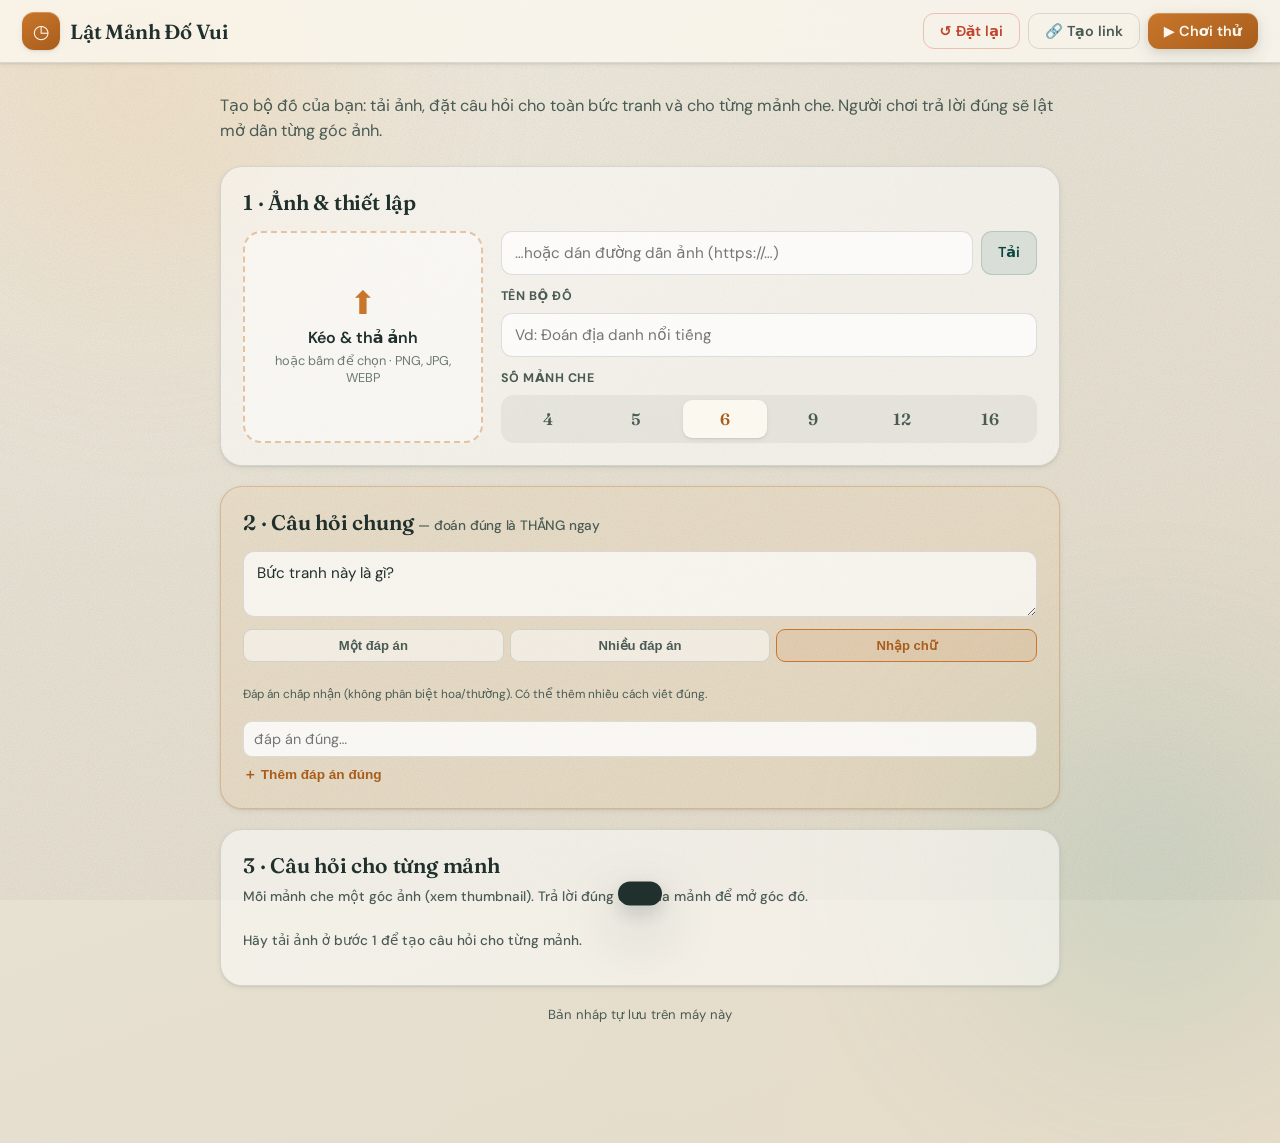
==== commit 802ed607: "feat(reveal): "Xem ket qua" step shows the answer text After all tiles are open and the picture is s" ====
--- a/reveal/index.html
+++ b/reveal/index.html
@@ -118,8 +118,9 @@
       <h2 class="win-title" id="winTitle">Chính xác!</h2>
       <p class="win-sub" id="winSub">Bạn đã đoán đúng bức tranh.</p>
       <img id="winImage" class="win-image" alt="" />
+      <p class="win-result" id="winResult" hidden></p>
       <div class="win-actions">
-        <button class="btn btn-primary" id="btnWinGuess" type="button" hidden>🎯 Đoán bức tranh</button>
+        <button class="btn btn-primary" id="btnWinGuess" type="button" hidden>👁 Xem kết quả</button>
         <button class="btn btn-soft" id="btnWinReplay" type="button">Chơi lại</button>
         <button class="btn btn-primary" id="btnWinEdit" type="button">Sửa bộ đố</button>
       </div>
--- a/reveal/style.css
+++ b/reveal/style.css
@@ -146,7 +146,7 @@
 @keyframes shake{10%,90%{transform:translateX(-2px);}20%,80%{transform:translateX(4px);}30%,50%,70%{transform:translateX(-7px);}40%,60%{transform:translateX(7px);}}
 
 /* ---------- OVERLAY / MODAL ---------- */
-.overlay{position:fixed;inset:0;z-index:50;display:grid;place-items:center;padding:24px;
+.overlay{position:fixed;inset:0;z-index:50;display:grid;place-items:center;padding:14px;
   background:radial-gradient(circle at 50% 30%,rgba(20,40,36,.42),rgba(20,40,36,.6));
   backdrop-filter:blur(8px);-webkit-backdrop-filter:blur(8px);animation:fade-in .3s ease both;}
 .overlay[hidden]{display:none;}
@@ -174,13 +174,20 @@
 .q-foot{display:flex;justify-content:flex-end;margin-top:16px;}
 
 /* ---------- WIN ---------- */
-.modal-win{width:min(880px,94vw);text-align:center;padding:20px 26px 18px;}
-.win-medal{font-size:2.3rem;animation:bob 2.4s ease-in-out infinite;}
+.modal-win{width:min(1180px,97vw);max-height:calc(100vh - 16px);
+  display:flex;flex-direction:column;text-align:center;padding:12px 18px 12px;}
+.win-medal{font-size:1.7rem;flex:none;line-height:1.1;animation:bob 2.4s ease-in-out infinite;}
 @keyframes bob{50%{transform:translateY(-8px) rotate(-4deg);}}
-.win-title{font-family:var(--font-display);font-size:1.65rem;font-weight:700;margin:2px 0 3px;color:var(--amber-deep);}
-.win-sub{margin:0 0 12px;color:var(--ink-soft);font-size:.95rem;}
-.win-image{width:100%;border-radius:14px;box-shadow:var(--shadow-md);margin-bottom:14px;max-height:58vh;object-fit:contain;}
-.win-actions{display:flex;gap:10px;justify-content:center;flex-wrap:wrap;}
+.win-title{font-family:var(--font-display);font-size:1.45rem;font-weight:700;margin:1px 0;color:var(--amber-deep);flex:none;}
+.win-sub{margin:0 0 8px;color:var(--ink-soft);font-size:.9rem;flex:none;}
+/* image grows to fill all remaining height; buttons always stay visible */
+.win-image{flex:1 1 auto;min-height:0;width:100%;border-radius:14px;box-shadow:var(--shadow-md);
+  margin-bottom:12px;object-fit:contain;}
+.win-result{flex:none;align-self:center;font-family:var(--font-display);font-weight:600;
+  font-size:clamp(1.3rem,3vw,1.95rem);color:var(--teal-deep);background:rgba(15,94,84,.1);
+  border:1px solid rgba(15,94,84,.25);border-radius:14px;padding:9px 20px;margin:0 0 12px;
+  animation:pop-in .35s cubic-bezier(.2,.9,.25,1.1) both;}
+.win-actions{flex:none;display:flex;gap:10px;justify-content:center;flex-wrap:wrap;}
 .confetti{position:absolute;inset:0;overflow:hidden;pointer-events:none;border-radius:24px;}
 
 /* ---------- TOAST ---------- */
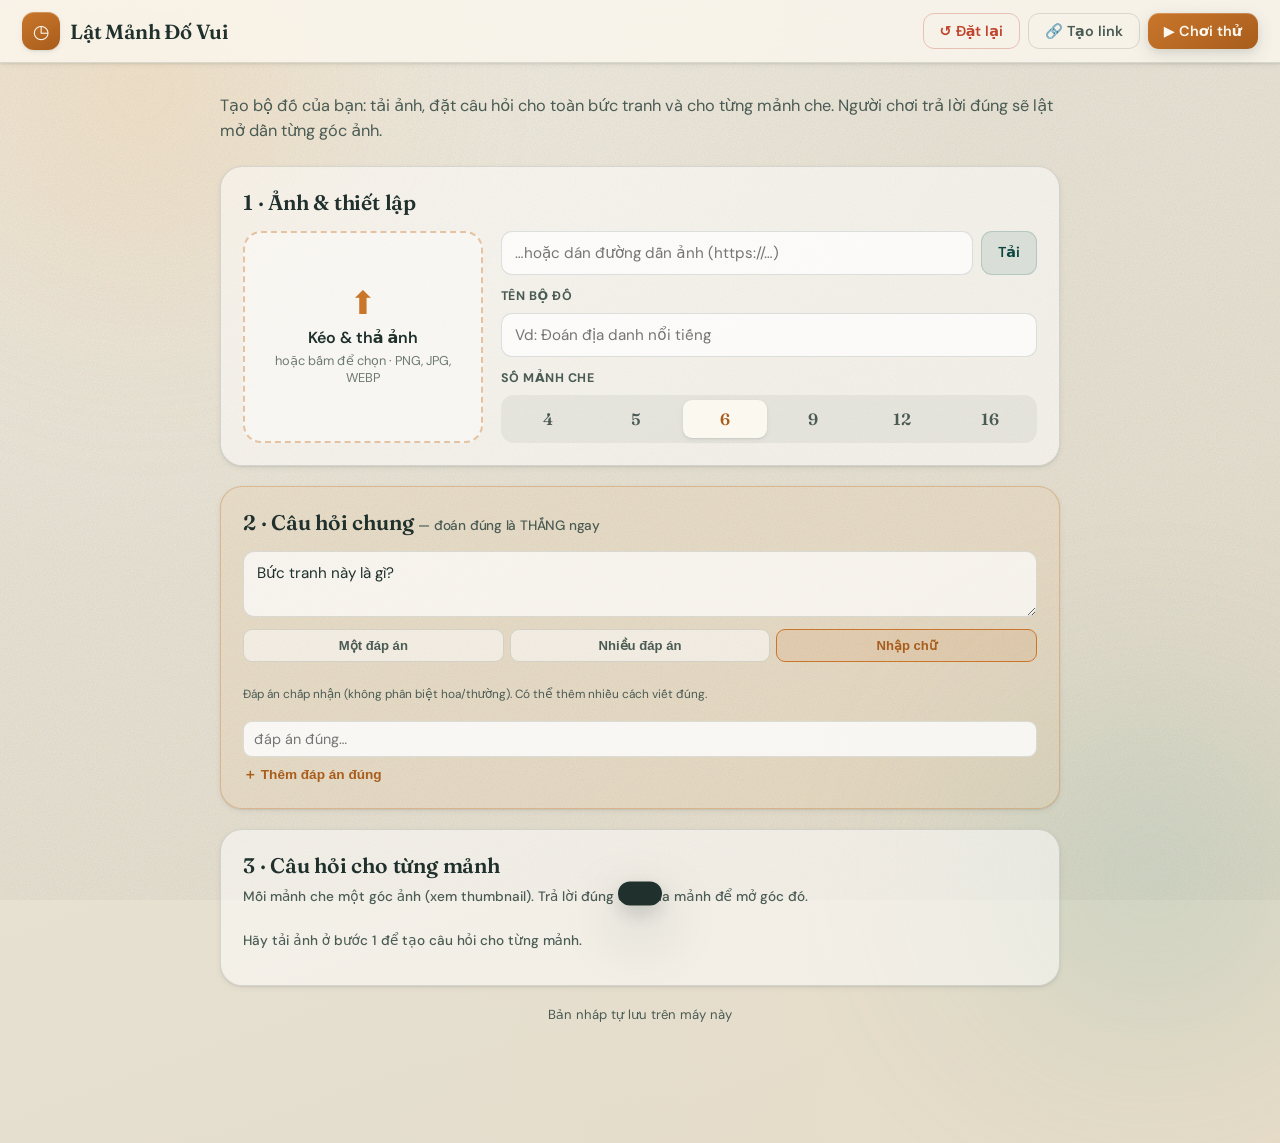
==== commit cf684ef5: "Revert "feat(reveal): show answer text after a correct guess" This reverts commit 30a00aaafee33fa076" ====
(no text change in the page or its own stylesheets)
